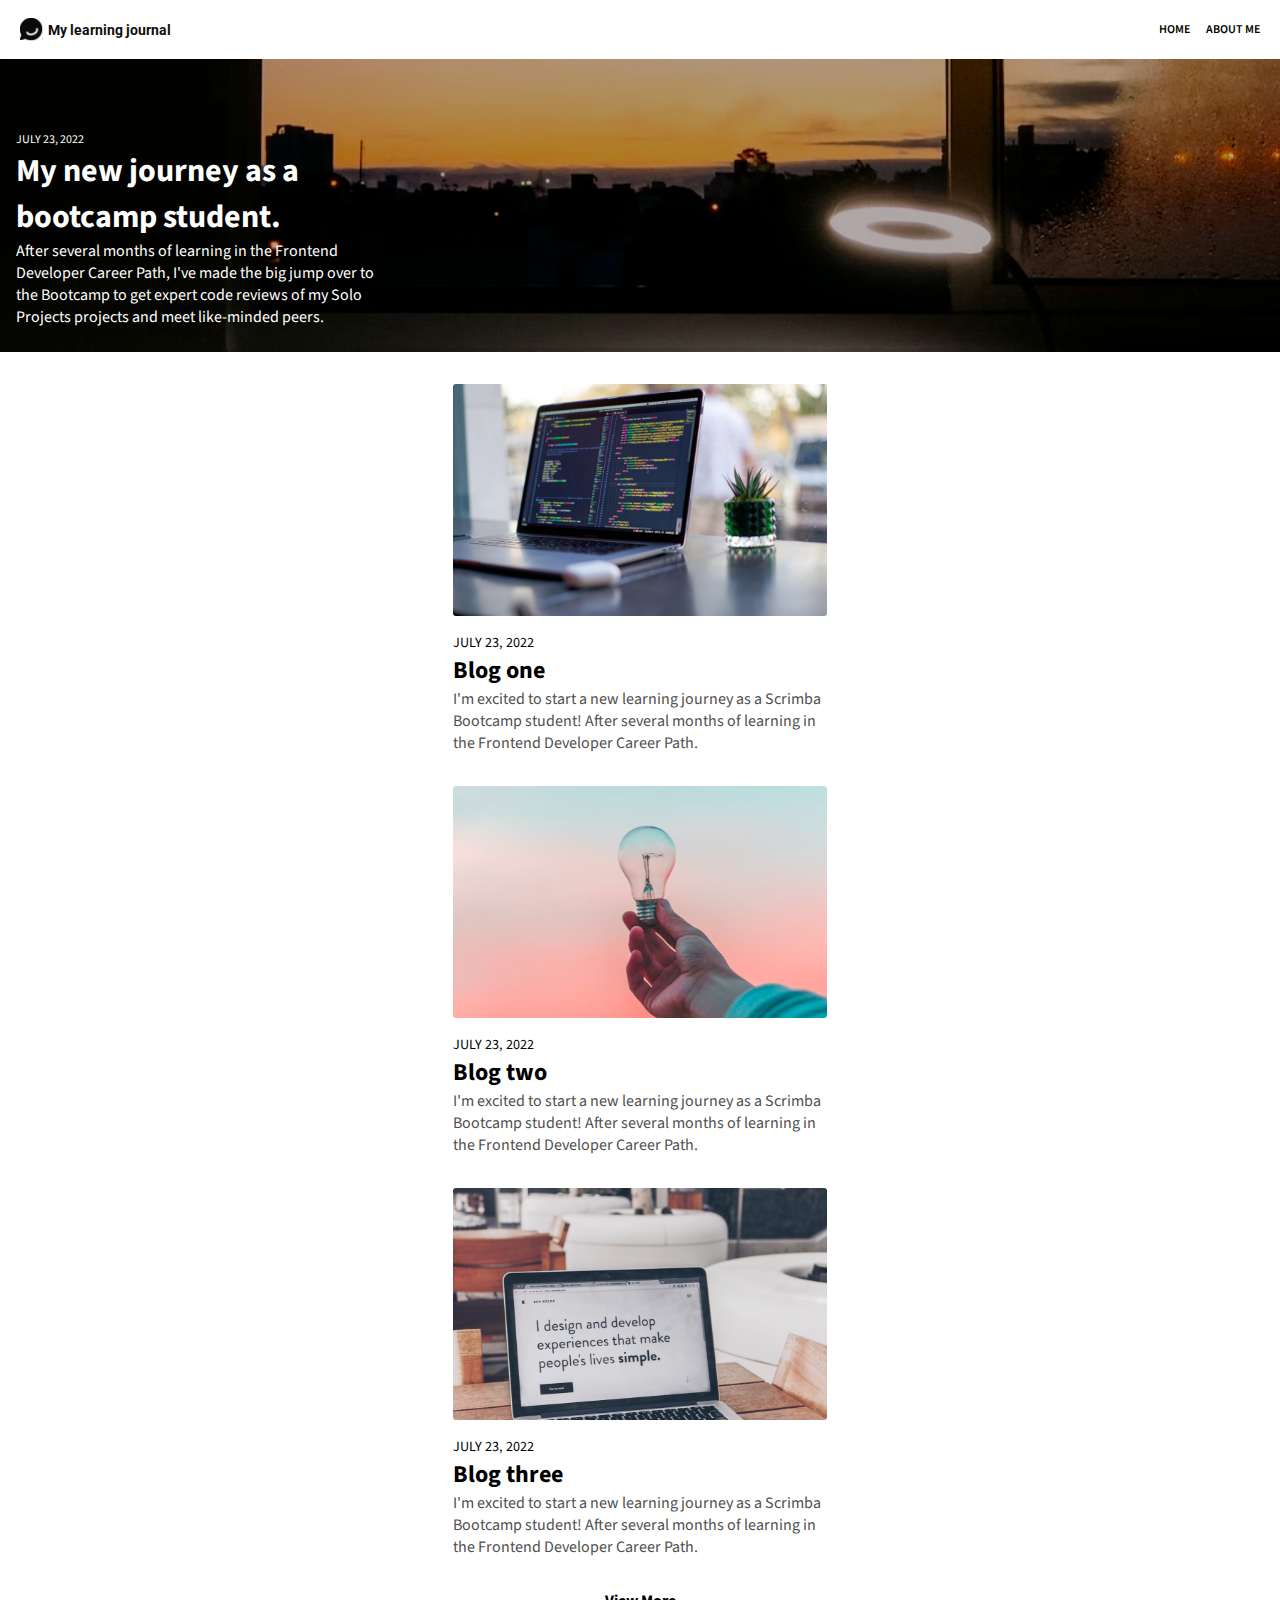
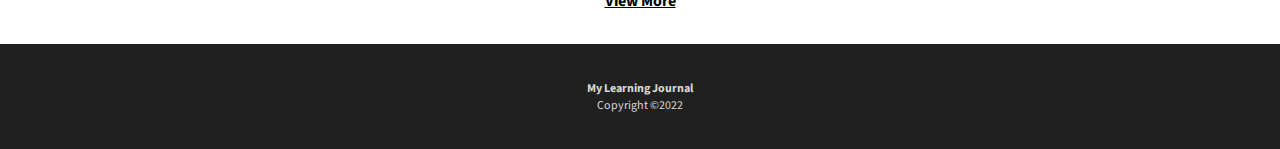
==== index.html @ 2acef5c7 "first commit" ====
<html>
    <head>
        <title>My Learning Journal</title>
        <link rel="stylesheet" href="css/style.css">
        <meta name="viewport" content="width=device-width, initial-scale=1">
        <link rel="preconnect" href="https://fonts.googleapis.com">
        <link rel="preconnect" href="https://fonts.gstatic.com" crossorigin>
        <link href="https://fonts.googleapis.com/css2?family=Roboto:ital,wght@0,100;0,300;0,400;0,500;0,700;0,900;1,100;1,300;1,400;1,500;1,700;1,900&display=swap" rel="stylesheet">
        <link rel="preconnect" href="https://fonts.googleapis.com">
        <link rel="preconnect" href="https://fonts.gstatic.com" crossorigin>
        <link href="https://fonts.googleapis.com/css2?family=Source+Sans+3:ital,wght@0,200..900;1,200..900&display=swap" rel="stylesheet">
    </head>
    <body>
        <header>
            <nav class="nav-bar">
                <div class="logo">
                    <img src="./images/logo.svg" alt="logo of the website">
                    <a href="index.html">My learning journal</a>
                </div>
                <div class="nav-item">
                    <h1>HOME</h1>
                    <h1>ABOUT ME</h1>
                </div>
            </nav>
        </header>
        <main>
            <a href="journey.html" class="hero-link">
                <div class="hero">  
                    <div class="hero-text">
                        <h1 class="date">JULY 23, 2022</h1>
                        <h2>My new journey as a bootcamp student.</h2>
                        <p>After several months of learning in the Frontend Developer Career Path,
                            I've made the big jump over to the Bootcamp to get
                            expert code reviews of my Solo Projects projects and meet like-minded 
                            peers.</p>
                    </div>
            </a>

            </div>
            <div class="blog">
                <img src="/images/blog1.svg">
                <h2>JULY 23, 2022</h2>
                <h3>Blog one</h3>
                <p>I'm excited to start a new learning journey as a Scrimba Bootcamp student!
                     After several months of learning in the Frontend Developer
                      Career Path.</p>
            </div>
            <div class="blog">
                <img src="/images/blog2.svg">
                <h2>JULY 23, 2022</h2>
                <h3>Blog two</h3>
                <p>I'm excited to start a new learning journey as a Scrimba Bootcamp student!
                     After several months of learning in the Frontend Developer
                      Career Path.</p>
            </div>
            <div class="blog">
                <img src="/images/blog3.svg">
                <h2>JULY 23, 2022</h2>
                <h3>Blog three</h3>
                <p>I'm excited to start a new learning journey as a Scrimba Bootcamp student!
                     After several months of learning in the Frontend Developer
                      Career Path.</p>
            </div>
            <div class="view-more">
                <h3>View More</h3>
            </div>
        </main>
        <footer>
            <div class="footer">
                <h3>My Learning Journal</h3>
                <h4>Copyright ©2022</h4>
            </div>
        </footer>
    </body>
</html>
---- css/style.css ----
html, 
body {
    margin: 0;
    padding: 0;
    font-family: "Source Sans 3", sans-serif;
}
*, *::before, *::after {
    box-sizing: border-box;  
}
.nav-bar{
    display: flex;
    justify-content: space-between;
    margin: 0px 20px;
    height: 59px;
    
}
.nav-item,.logo{
    display: flex;
    flex-direction: row;
    white-space: nowrap;
    align-items: center;
    margin: 0;
}
.logo{
    gap: 0.3em;
}
.logo a{
    font-family: "Roboto", sans-serif;
    font-size: 13.55px;
    font-weight: 700;
    text-decoration: none;
    color: #0E0E0E;

}
.logo img{
    width: 1.4475em;
}
.nav-item{
    gap: 1em;
}
.nav-item h1{
    
    font-size: 12px;
    font-weight: 600;

}
.hero-link {
    text-decoration: none; /* Remove underline */
    display: block; /* Ensure it behaves like a block element */
    color: inherit; /* Keep text colors intact */
}
.hero{
    background-image: url(/images/hero-image.svg);
    background-size: cover;
    height: 293px;
    color: #FFFFFF;
 

}
.hero-text{
    

    width: 374px;  
    padding: 4.5em 0 0 1em;
   
}

.hero-text h1{
    margin: 0;
    font-size: 12px;
    font-weight: 400;
}
.hero-text h2{
    margin: 0;
    font-size: 32px;
    font-weight: 700;


}
.hero-text p{
    margin: 0;
    font-size: 16px;
    font-weight: 400;

}
.journal-page{
    padding: 1.5em 0 0 0;
    width: 374px;
    margin: 0 auto;
    box-sizing: border-box;
}
.journal-page img{
    width: 374px;
    height: 191px;
    object-fit: cover;
    border-radius: 3px;
    margin: 1em 0 2em;
}
.journal-page h3{
    font-size: 16px;
    font-weight: 700;
    margin-bottom: 1em;
}

.journal-page p{
    margin-bottom: 1em;
}
.recent-post h3{
    text-align: center;
    font-size: 16px;
    font-weight: 700;
    margin: 2em 0 0em;
}
.blog{
    margin: 2em auto;
    width: 374px;
}
.blog h2,h3,p{
    margin: 0;
}
.blog img{
    margin-bottom: 1em;
}
.blog h2{
    font-size: 14.17px;
    font-weight: 400;
}
.blog h3{
    font-size: 24px;
    font-weight: 700;
}
.blog p{
    font-size: 16px;
    font-weight: 400;
    color: #505050;
    margin-bottom: 1em;

}
.view-more{
    text-align: center;
}
.view-more h3{
    font-size: 16px;
    font-weight: 700;
    text-decoration: underline;
    margin-bottom: 2em;

}
.footer{
    background-color: #202020;
    height: 105px;
    color: #D7D7D7;
    text-align: center;
    display: flex;
    flex-direction: column;
    justify-content: center;
}
.footer h3,h4{
    margin: 0;
}
.footer h3{
    font-size: 12px;
    font-weight: 700;
}
.footer h4{
    font-size: 12px;
    font-weight: 400;
}
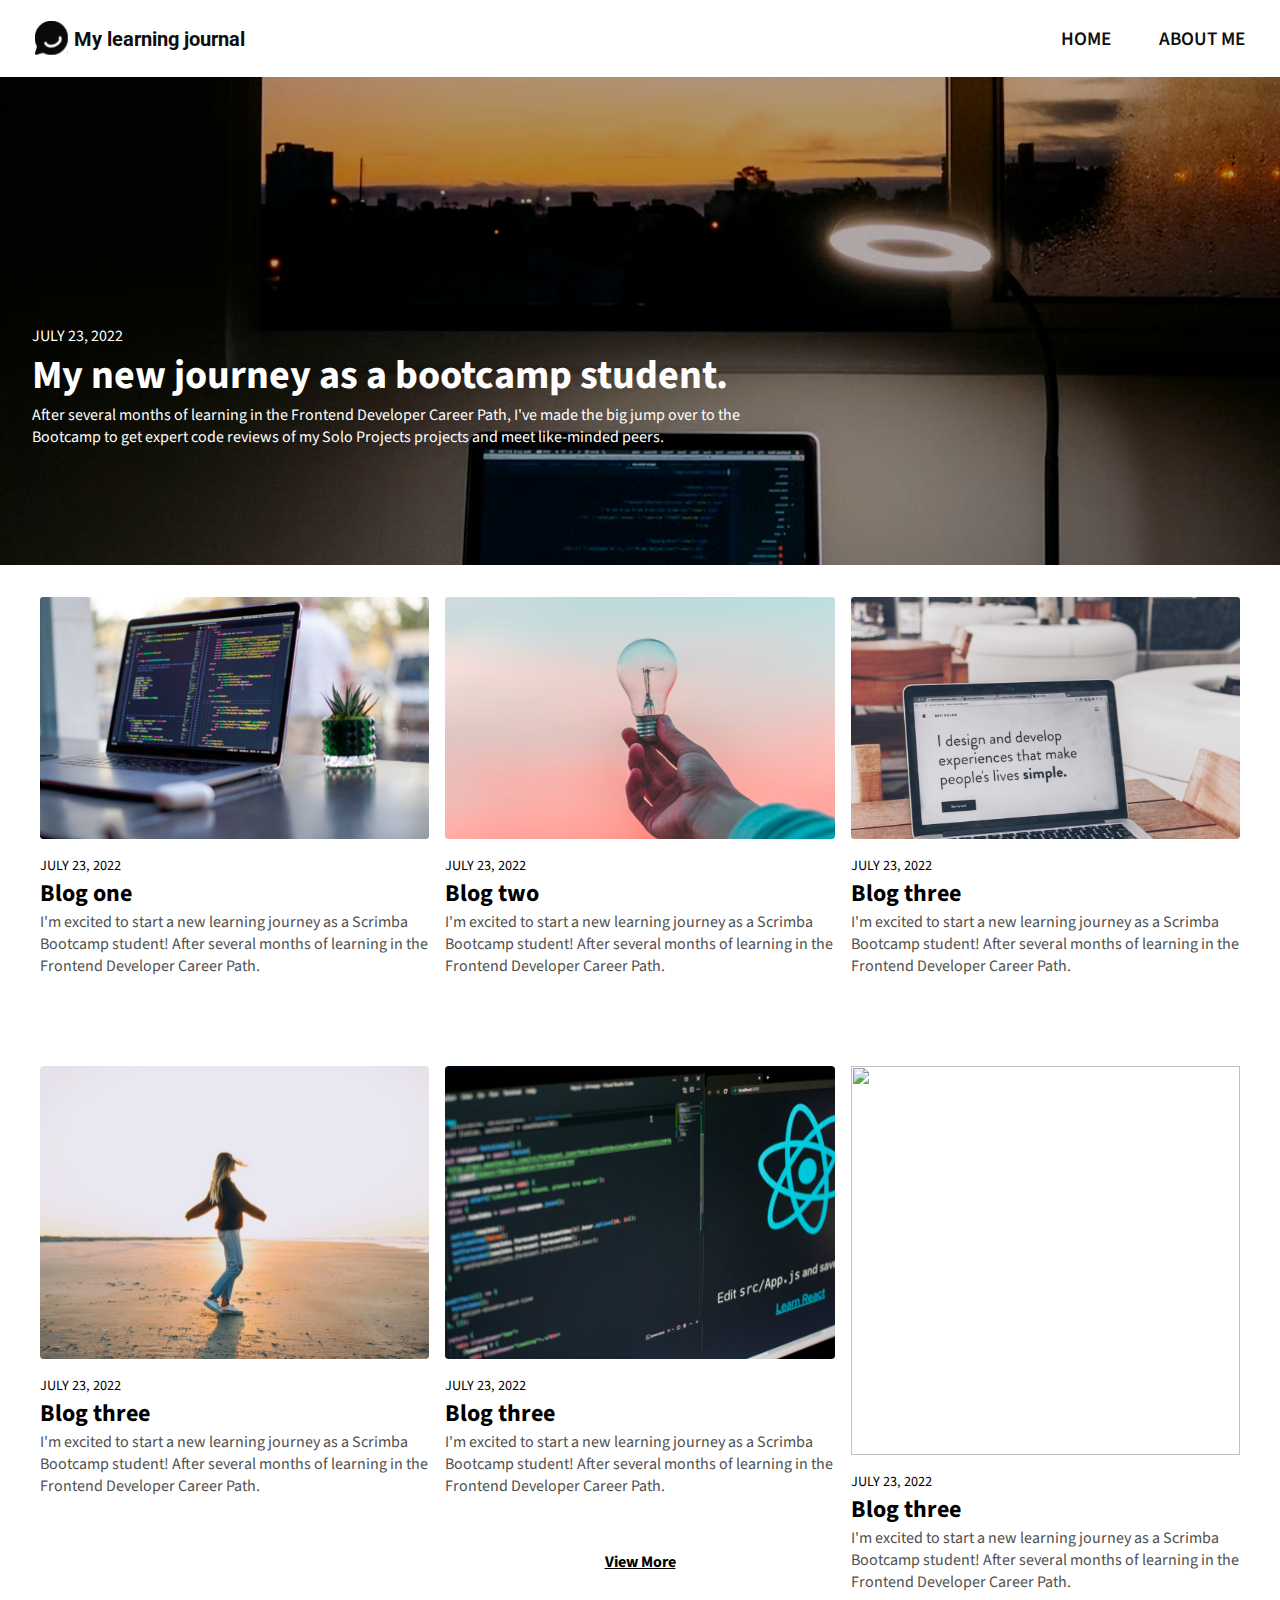
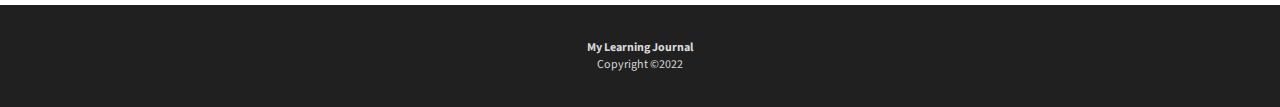
==== commit 2eb7caf3: "responsive desktop" ====
--- a/index.html
+++ b/index.html
@@ -15,11 +15,11 @@
             <nav class="nav-bar">
                 <div class="logo">
                     <img src="./images/logo.svg" alt="logo of the website">
-                    <a href="index.html">My learning journal</a>
+                    <h1>My learning journal</h1>
                 </div>
                 <div class="nav-item">
-                    <h1>HOME</h1>
-                    <h1>ABOUT ME</h1>
+                    <a href="index.html">HOME</a>
+                    <a href="aboutme.html">ABOUT ME</a>
                 </div>
             </nav>
         </header>
@@ -37,29 +37,55 @@
             </a>
 
             </div>
-            <div class="blog">
-                <img src="/images/blog1.svg">
-                <h2>JULY 23, 2022</h2>
-                <h3>Blog one</h3>
-                <p>I'm excited to start a new learning journey as a Scrimba Bootcamp student!
-                     After several months of learning in the Frontend Developer
-                      Career Path.</p>
-            </div>
-            <div class="blog">
-                <img src="/images/blog2.svg">
-                <h2>JULY 23, 2022</h2>
-                <h3>Blog two</h3>
-                <p>I'm excited to start a new learning journey as a Scrimba Bootcamp student!
-                     After several months of learning in the Frontend Developer
-                      Career Path.</p>
-            </div>
-            <div class="blog">
-                <img src="/images/blog3.svg">
-                <h2>JULY 23, 2022</h2>
-                <h3>Blog three</h3>
-                <p>I'm excited to start a new learning journey as a Scrimba Bootcamp student!
-                     After several months of learning in the Frontend Developer
-                      Career Path.</p>
+            <div class="blog-container">
+                <div class="blog">
+                    <img src="/images/blog1.svg">
+                    <h2>JULY 23, 2022</h2>
+                    <h3>Blog one</h3>
+                    <p>I'm excited to start a new learning journey as a Scrimba Bootcamp student!
+                        After several months of learning in the Frontend Developer
+                        Career Path.</p>
+                </div>
+                <div class="blog">
+                    <img src="/images/blog2.svg">
+                    <h2>JULY 23, 2022</h2>
+                    <h3>Blog two</h3>
+                    <p>I'm excited to start a new learning journey as a Scrimba Bootcamp student!
+                        After several months of learning in the Frontend Developer
+                        Career Path.</p>
+                </div>
+                <div class="blog">
+                    <img src="/images/blog3.svg">
+                    <h2>JULY 23, 2022</h2>
+                    <h3>Blog three</h3>
+                    <p>I'm excited to start a new learning journey as a Scrimba Bootcamp student!
+                        After several months of learning in the Frontend Developer
+                        Career Path.</p>
+                </div>
+                <div class="blog">
+                    <img src="/images/blog4.svg">
+                    <h2>JULY 23, 2022</h2>
+                    <h3>Blog three</h3>
+                    <p>I'm excited to start a new learning journey as a Scrimba Bootcamp student!
+                        After several months of learning in the Frontend Developer
+                        Career Path.</p>
+                </div>
+                <div class="blog">
+                    <img src="/images/blog5.svg">
+                    <h2>JULY 23, 2022</h2>
+                    <h3>Blog three</h3>
+                    <p>I'm excited to start a new learning journey as a Scrimba Bootcamp student!
+                        After several months of learning in the Frontend Developer
+                        Career Path.</p>
+                </div>
+                <div class="blog">
+                    <img src="/images/blog03.svg">
+                    <h2>JULY 23, 2022</h2>
+                    <h3>Blog three</h3>
+                    <p>I'm excited to start a new learning journey as a Scrimba Bootcamp student!
+                        After several months of learning in the Frontend Developer
+                        Career Path.</p>
+                </div>
             </div>
             <div class="view-more">
                 <h3>View More</h3>
--- a/css/style.css
+++ b/css/style.css
@@ -10,8 +10,8 @@
 .nav-bar{
     display: flex;
     justify-content: space-between;
-    margin: 0px 20px;
-    height: 59px;
+    margin: 0px 1.25em;
+    height: 6.371vh;
     
 }
 .nav-item,.logo{
@@ -24,12 +24,12 @@
 .logo{
     gap: 0.3em;
 }
-.logo a{
+.logo h1{
     font-family: "Roboto", sans-serif;
-    font-size: 13.55px;
-    font-weight: 700;
+    font-size: 0.85rem;
+    font-weight: 700;
+    color: #0E0E0E;
     text-decoration: none;
-    color: #0E0E0E;
 
 }
 .logo img{
@@ -38,10 +38,11 @@
 .nav-item{
     gap: 1em;
 }
-.nav-item h1{
-    
-    font-size: 12px;
+.nav-item a{
+    text-decoration: none;
+    font-size: 0.75rem;
     font-weight: 600;
+    color: #0E0E0E;
 
 }
 .hero-link {
@@ -52,7 +53,7 @@
 .hero{
     background-image: url(/images/hero-image.svg);
     background-size: cover;
-    height: 293px;
+    height: 18.3125em; 
     color: #FFFFFF;
  
 
@@ -60,26 +61,26 @@
 .hero-text{
     
 
-    width: 374px;  
+    width: 23.375em;  
     padding: 4.5em 0 0 1em;
    
 }
 
 .hero-text h1{
     margin: 0;
-    font-size: 12px;
+    font-size: 0.75em;
     font-weight: 400;
 }
 .hero-text h2{
     margin: 0;
-    font-size: 32px;
+    font-size: 2em;
     font-weight: 700;
 
 
 }
 .hero-text p{
     margin: 0;
-    font-size: 16px;
+    font-size: 1em;
     font-weight: 400;
 
 }
@@ -89,28 +90,35 @@
     margin: 0 auto;
     box-sizing: border-box;
 }
-.journal-page img{
-    width: 374px;
-    height: 191px;
+.journal-image{
+    width: 100%;
+    height: 20.626vh;
     object-fit: cover;
     border-radius: 3px;
     margin: 1em 0 2em;
 }
 .journal-page h3{
-    font-size: 16px;
+    font-size: 1em;
     font-weight: 700;
     margin-bottom: 1em;
 }
 
 .journal-page p{
     margin-bottom: 1em;
+}
+.avatar{
+    width: 182px;
+    margin-bottom: 2em;
+
+
 }
 .recent-post h3{
     text-align: center;
-    font-size: 16px;
+    font-size: 1em;
     font-weight: 700;
     margin: 2em 0 0em;
 }
+
 .blog{
     margin: 2em auto;
     width: 374px;
@@ -120,17 +128,18 @@
 }
 .blog img{
     margin-bottom: 1em;
+    width: 100%;
 }
 .blog h2{
-    font-size: 14.17px;
+    font-size: 0.89rem;
     font-weight: 400;
 }
 .blog h3{
-    font-size: 24px;
+    font-size: 1.5em;
     font-weight: 700;
 }
 .blog p{
-    font-size: 16px;
+    font-size: 1em;
     font-weight: 400;
     color: #505050;
     margin-bottom: 1em;
@@ -140,15 +149,16 @@
     text-align: center;
 }
 .view-more h3{
-    font-size: 16px;
+    font-size: 1em;
     font-weight: 700;
     text-decoration: underline;
+    margin-top: 4em;
     margin-bottom: 2em;
 
 }
 .footer{
     background-color: #202020;
-    height: 105px;
+    height: 11.339vh;
     color: #D7D7D7;
     text-align: center;
     display: flex;
@@ -159,10 +169,122 @@
     margin: 0;
 }
 .footer h3{
-    font-size: 12px;
+    font-size: 0.75em;
     font-weight: 700;
 }
 .footer h4{
-    font-size: 12px;
-    font-weight: 400;
+    font-size: 0.75em;
+    font-weight: 400;
+}
+@media(min-width: 768px){
+    .nav-bar{
+        margin: 10px 35px;
+    }
+    .logo h1{
+        font-size: 1.26rem;   
+    }
+    .logo img{
+        width: 2.15em;
+    }
+    .nav-item{
+        gap: 3em;
+    }
+    .nav-item a{
+        font-size: 1.2rem;
+    
+    }
+    .hero{
+        height: 30.5em;
+    }
+    .hero-text{
+    
+
+        width: 49.06em;  
+        padding: 15.5em 0 0 2em;
+       
+    }
+    .hero-text h1{
+        font-size: 1em;
+    }
+    .hero-text h2{
+        font-size: 40px;
+    }
+    .hero-text p{
+        font-size: 1em;
+    }
+    .blog-container{
+        display: grid;
+        /* grid-template-columns: 1fr 1fr 1fr; */
+        grid-template-columns: repeat(auto-fill, minmax(309px, 1fr)); 
+        gap: 1em;
+        margin: 0 2.5em 1em 2.5em;
+        max-width: 1200px;
+        
+    }
+    .blog{
+        margin: 2em auto;
+        width: 100%;
+        height: 389px;
+    }
+    .blog h2,h3,p{
+        margin: 0;
+    }
+    .blog img{
+        margin-bottom: 1em;
+        
+    }
+    .blog h2{
+        font-size: 0.89rem;
+        font-weight: 400;
+    }
+    .blog h3{
+        font-size: 1.5em;
+        font-weight: 700;
+    }
+    .blog p{
+        font-size: 1em;
+        font-weight: 400;
+        color: #505050;
+        margin-bottom: 1em;
+    
+    }
+    .journal-page{
+        padding: 1.5em 0 0 0;
+        width: 75%;
+        max-width: 820px;
+        overflow: visible;
+        
+    }
+    .journal-image{
+        height: 488px;
+        width: 110%;
+        margin-left: -5%;
+    
+    }
+    .journal-page h3{
+        font-size: 24px;
+    }
+    .aboutme{
+        display: flex;
+        flex-direction: column;
+    }
+    .aboutme-head{
+        display: flex;
+        flex-direction: row;
+        gap: 2em;
+        margin: 0 -5em;
+    }
+    .aboutme-text{
+        font-size: 36px;
+        font-weight: 700;
+        line-height: 38.95px;
+        padding-top: 20px;
+        padding-bottom: 10px;
+
+    }
+}
+@media(min-width: 1283px){
+    .blog-container{
+        margin: 0 auto 1em;
+    }
 }